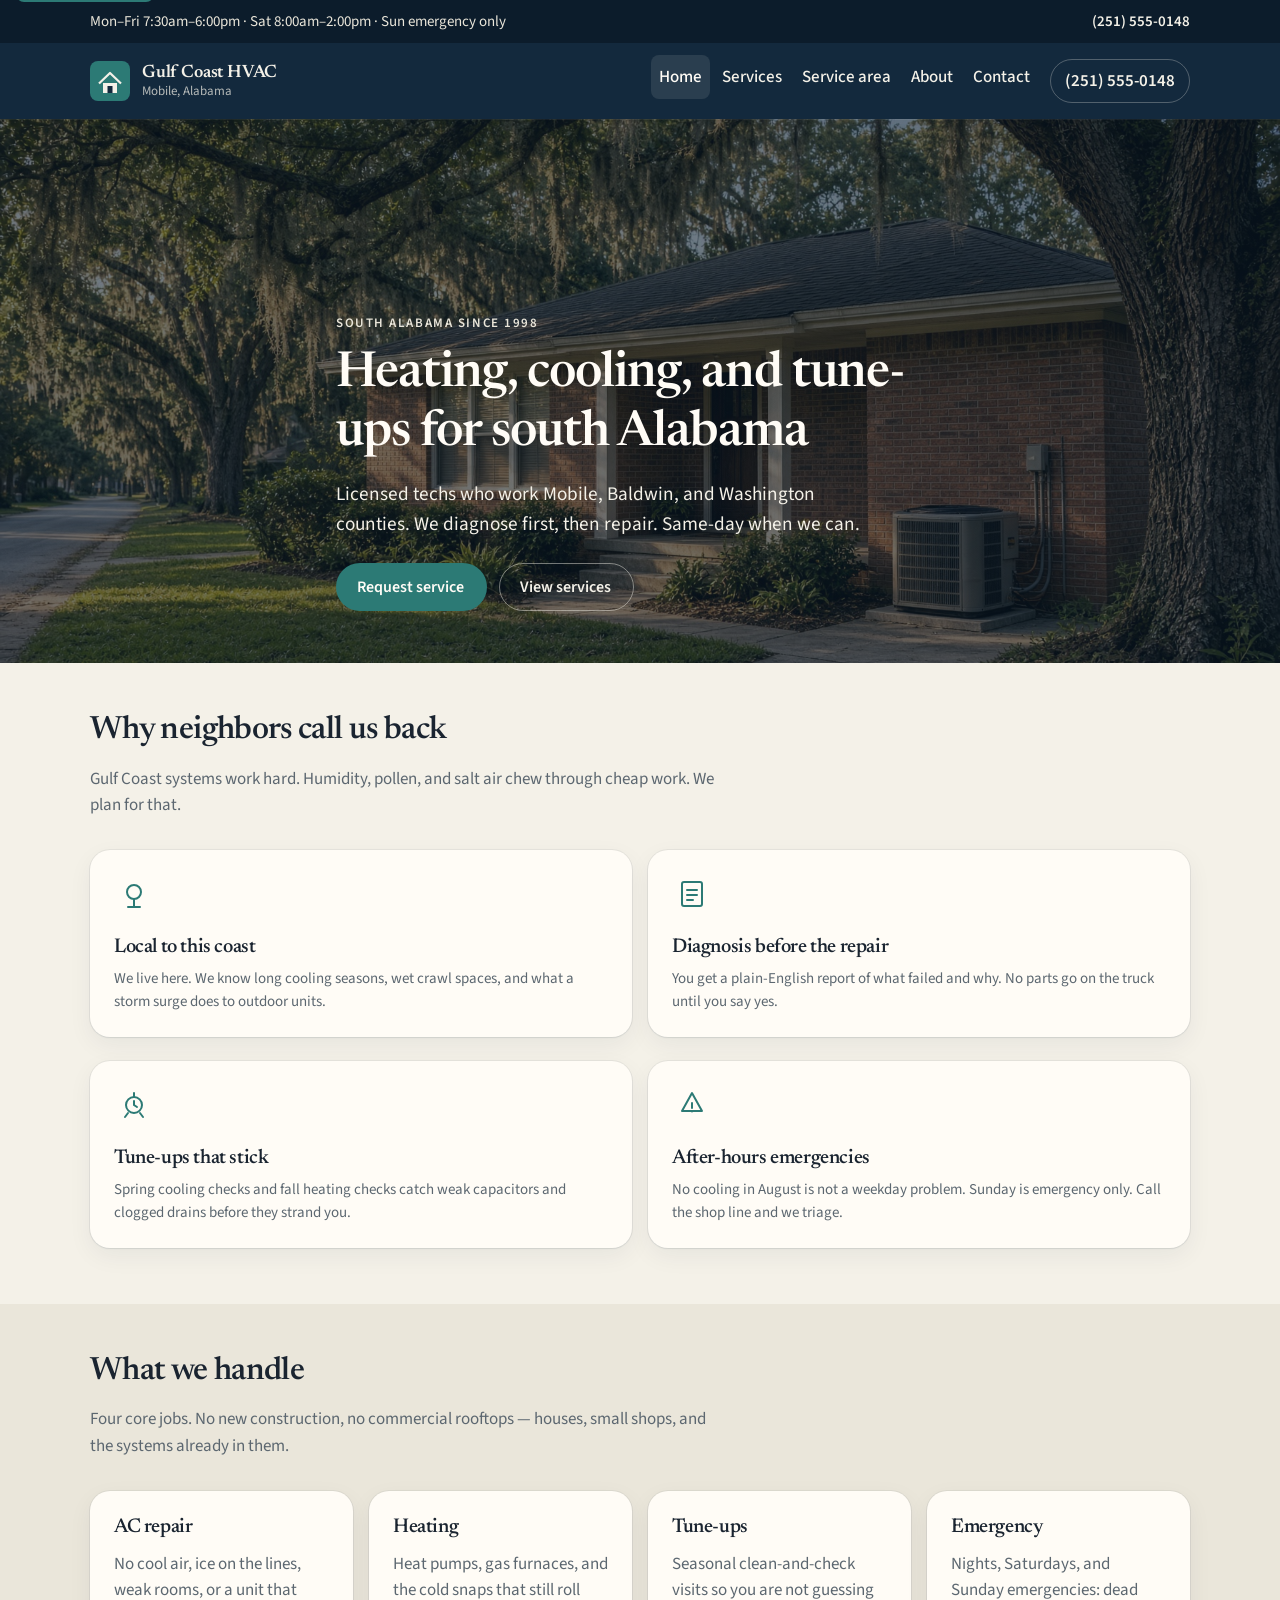
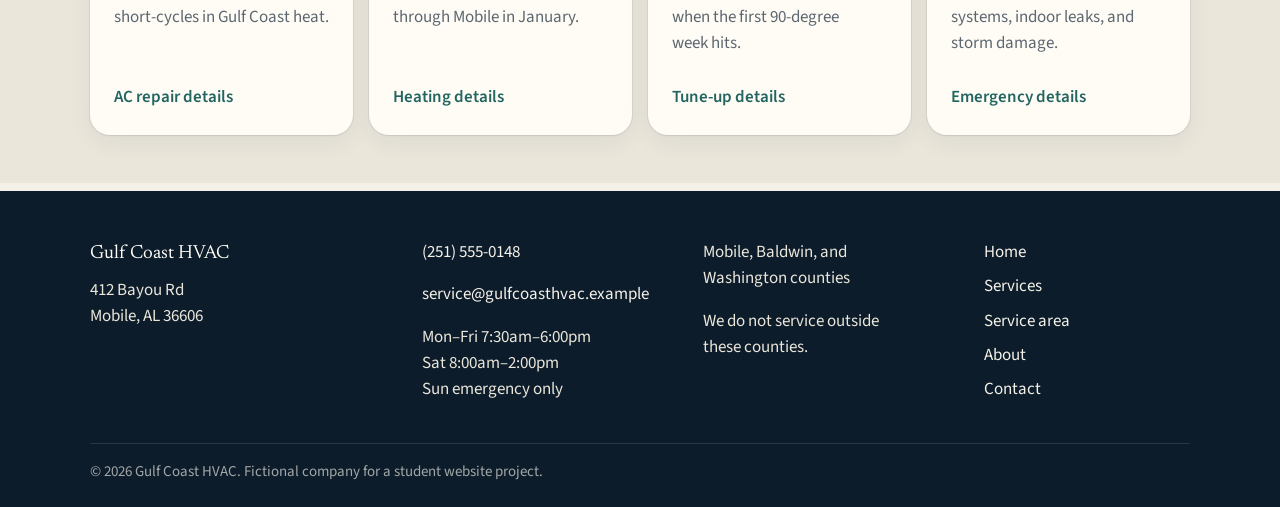
==== index.html @ 77c24635 "Add Gulf Coast HVAC static website" ====
<!DOCTYPE html>
<html lang="en">
<head>
  <meta charset="utf-8">
  <meta name="viewport" content="width=device-width, initial-scale=1">
  <title>Gulf Coast HVAC | Heating and cooling in south Alabama</title>
  <meta name="description" content="Gulf Coast HVAC serves Mobile, Baldwin, and Washington counties. AC repair, heating, tune-ups, and emergency service.">
  <link rel="icon" href="favicon.svg" type="image/svg+xml">
  <link rel="preconnect" href="https://fonts.googleapis.com">
  <link rel="preconnect" href="https://fonts.gstatic.com" crossorigin>
  <link href="https://fonts.googleapis.com/css2?family=Newsreader:opsz,wght@6..72,500;6..72,600&family=Source+Sans+3:ital,wght@0,400;0,500;0,600;1,400&display=swap" rel="stylesheet">
  <link rel="stylesheet" href="css/styles.css">
</head>
<body>
  <a class="skip-link" href="#main">Skip to content</a>

  <div class="topbar">
    <div class="wrap">
      <span>Mon–Fri 7:30am–6:00pm · Sat 8:00am–2:00pm · Sun emergency only</span>
      <a href="tel:+12515550148">(251) 555-0148</a>
    </div>
  </div>

  <header class="site-header">
    <div class="wrap header-inner">
      <a class="logo" href="index.html">
        <svg class="logo-mark" viewBox="0 0 40 40" aria-hidden="true" focusable="false">
          <rect width="40" height="40" rx="8" fill="#2c7a75"/>
          <path d="M9 22.5 L20 12 L31 22.5" fill="none" stroke="#f4f1e8" stroke-width="2.25" stroke-linejoin="round"/>
          <rect x="13" y="22" width="14" height="10" fill="#f4f1e8"/>
          <rect x="17.5" y="25" width="5" height="7" fill="#13293d"/>
        </svg>
        <span class="logo-text">
          <span class="logo-name">Gulf Coast HVAC</span>
          <span class="logo-place">Mobile, Alabama</span>
        </span>
      </a>
      <button class="menu-button" type="button" aria-expanded="false" aria-controls="site-nav">Menu</button>
      <nav id="site-nav" class="site-nav">
        <ul>
          <li><a href="index.html" class="is-current" aria-current="page">Home</a></li>
          <li><a href="services.html">Services</a></li>
          <li><a href="service-area.html">Service area</a></li>
          <li><a href="about.html">About</a></li>
          <li><a href="contact.html">Contact</a></li>
        </ul>
      </nav>
      <a class="header-phone" href="tel:+12515550148">(251) 555-0148</a>
    </div>
  </header>

  <main id="main">
    <section class="hero">
      <img src="images/hero-house.jpg" alt="Brick ranch house in Mobile under live oaks, with an outdoor air conditioner beside the home" width="1792" height="1008">
      <div class="hero-content wrap">
        <span class="kicker">South Alabama since 1998</span>
        <h1>Heating, cooling, and tune-ups for south Alabama</h1>
        <p class="lede">Licensed techs who work Mobile, Baldwin, and Washington counties. We diagnose first, then repair. Same-day when we can.</p>
        <div class="btn-row">
          <a class="btn btn-primary" href="contact.html">Request service</a>
          <a class="btn btn-ghost" href="services.html">View services</a>
        </div>
      </div>
    </section>

    <section class="section">
      <div class="wrap">
        <div class="section-head">
          <h2>Why neighbors call us back</h2>
          <p class="muted">Gulf Coast systems work hard. Humidity, pollen, and salt air chew through cheap work. We plan for that.</p>
        </div>
        <ul class="points">
          <li class="point">
            <svg class="point-icon" viewBox="0 0 40 40" fill="none" aria-hidden="true">
              <circle cx="20" cy="18" r="7" stroke="currentColor" stroke-width="2"/>
              <path d="M20 25v8M14 33h12" stroke="currentColor" stroke-width="2" stroke-linecap="round"/>
            </svg>
            <h3>Local to this coast</h3>
            <p>We live here. We know long cooling seasons, wet crawl spaces, and what a storm surge does to outdoor units.</p>
          </li>
          <li class="point">
            <svg class="point-icon" viewBox="0 0 40 40" fill="none" aria-hidden="true">
              <rect x="10" y="8" width="20" height="24" rx="2" stroke="currentColor" stroke-width="2"/>
              <path d="M15 16h10M15 21h10M15 26h6" stroke="currentColor" stroke-width="2" stroke-linecap="round"/>
            </svg>
            <h3>Diagnosis before the repair</h3>
            <p>You get a plain-English report of what failed and why. No parts go on the truck until you say yes.</p>
          </li>
          <li class="point">
            <svg class="point-icon" viewBox="0 0 40 40" fill="none" aria-hidden="true">
              <path d="M14 28l-3 4M26 28l3 4M20 8v4" stroke="currentColor" stroke-width="2" stroke-linecap="round"/>
              <circle cx="20" cy="20" r="8" stroke="currentColor" stroke-width="2"/>
              <path d="M20 16v4l3 2" stroke="currentColor" stroke-width="2" stroke-linecap="round"/>
            </svg>
            <h3>Tune-ups that stick</h3>
            <p>Spring cooling checks and fall heating checks catch weak capacitors and clogged drains before they strand you.</p>
          </li>
          <li class="point">
            <svg class="point-icon" viewBox="0 0 40 40" fill="none" aria-hidden="true">
              <path d="M20 8l10 18H10L20 8z" stroke="currentColor" stroke-width="2" stroke-linejoin="round"/>
              <path d="M20 18v5M20 26v.5" stroke="currentColor" stroke-width="2" stroke-linecap="round"/>
            </svg>
            <h3>After-hours emergencies</h3>
            <p>No cooling in August is not a weekday problem. Sunday is emergency only. Call the shop line and we triage.</p>
          </li>
        </ul>
      </div>
    </section>

    <section class="section section-alt">
      <div class="wrap">
        <div class="section-head">
          <h2>What we handle</h2>
          <p class="muted">Four core jobs. No new construction, no commercial rooftops — houses, small shops, and the systems already in them.</p>
        </div>
        <div class="card-grid">
          <article class="card">
            <h3>AC repair</h3>
            <p>No cool air, ice on the lines, weak rooms, or a unit that short-cycles in Gulf Coast heat.</p>
            <a href="services.html#ac-repair">AC repair details</a>
          </article>
          <article class="card">
            <h3>Heating</h3>
            <p>Heat pumps, gas furnaces, and the cold snaps that still roll through Mobile in January.</p>
            <a href="services.html#heating">Heating details</a>
          </article>
          <article class="card">
            <h3>Tune-ups</h3>
            <p>Seasonal clean-and-check visits so you are not guessing when the first 90-degree week hits.</p>
            <a href="services.html#tune-ups">Tune-up details</a>
          </article>
          <article class="card">
            <h3>Emergency</h3>
            <p>Nights, Saturdays, and Sunday emergencies: dead systems, indoor leaks, and storm damage.</p>
            <a href="services.html#emergency">Emergency details</a>
          </article>
        </div>
      </div>
    </section>
  </main>

  <footer class="site-footer">
    <div class="wrap footer-grid">
      <div>
        <p class="footer-name">Gulf Coast HVAC</p>
        <p>412 Bayou Rd<br>Mobile, AL 36606</p>
      </div>
      <div>
        <p><a href="tel:+12515550148">(251) 555-0148</a></p>
        <p><a href="mailto:service@gulfcoasthvac.example">service@gulfcoasthvac.example</a></p>
        <p>Mon–Fri 7:30am–6:00pm<br>Sat 8:00am–2:00pm<br>Sun emergency only</p>
      </div>
      <div>
        <p>Mobile, Baldwin, and Washington counties</p>
        <p>We do not service outside these counties.</p>
      </div>
      <div>
        <ul class="footer-nav">
          <li><a href="index.html">Home</a></li>
          <li><a href="services.html">Services</a></li>
          <li><a href="service-area.html">Service area</a></li>
          <li><a href="about.html">About</a></li>
          <li><a href="contact.html">Contact</a></li>
        </ul>
      </div>
    </div>
    <div class="wrap footer-copy">
      <p>© 2026 Gulf Coast HVAC. Fictional company for a student website project.</p>
    </div>
  </footer>

  <script src="js/main.js"></script>
</body>
</html>
---- css/styles.css ----
/* ============================================================
   Gulf Coast HVAC — site styles
   Palette: navy + off-white + one teal accent
   Layout is mobile-first. Bigger-screen rules sit in
   @media blocks near the bottom of each section.
   ============================================================ */

/* --- Tokens: change these to restyle the whole site --- */
:root {
  --navy: #13293d;
  --navy-dark: #0c1c2b;
  --paper: #f4f1e8;
  --paper-2: #eae6da;
  --ink: #1a2430;
  --muted: #5c6770;
  --accent: #2c7a75;
  --accent-dark: #236560;
  --white: #fffcf6;
  --danger: #8a2e2e;
  --ok: #1f5c45;

  --font-display: "Newsreader", "Iowan Old Style", Palatino, Georgia, serif;
  --font-body: "Source Sans 3", "Segoe UI", system-ui, sans-serif;

  --text-xs: 0.8125rem;
  --text-sm: 0.9375rem;
  --text-base: 1.0625rem;
  --text-lg: 1.2rem;
  --text-xl: clamp(1.5rem, 1.2rem + 1.2vw, 2rem);
  --text-2xl: clamp(2rem, 1.3rem + 2.4vw, 3.1rem);

  --space-1: 4px;
  --space-2: 8px;
  --space-3: 12px;
  --space-4: 16px;
  --space-5: 24px;
  --space-6: 32px;
  --space-7: 48px;
  --space-8: 64px;

  --radius-sm: 8px;
  --radius-md: 12px;
  --radius-lg: 20px;

  --shadow: 0 0 0 1px rgba(19, 41, 61, 0.06),
    0 1px 2px rgba(19, 41, 61, 0.06),
    0 8px 24px rgba(19, 41, 61, 0.06);

  --wrap: 1100px;
  --motion-quick: 150ms;
  --motion-fast: 250ms;
  --ease: cubic-bezier(0.22, 1, 0.36, 1);
}

/* --- Base --- */
*,
*::before,
*::after {
  box-sizing: border-box;
}

html {
  scroll-behavior: smooth;
  -webkit-font-smoothing: antialiased;
  -moz-osx-font-smoothing: grayscale;
}

body {
  margin: 0;
  font-family: var(--font-body);
  font-size: var(--text-base);
  line-height: 1.55;
  color: var(--ink);
  background: var(--paper);
}

img {
  max-width: 100%;
  height: auto;
  display: block;
  outline: 1px solid rgba(19, 41, 61, 0.1);
  outline-offset: -1px;
}

h1,
h2,
h3 {
  font-family: var(--font-display);
  font-weight: 550;
  line-height: 1.2;
  letter-spacing: -0.02em;
  text-wrap: balance;
  margin: 0 0 var(--space-4);
}

h1 {
  font-size: var(--text-2xl);
}

h2 {
  font-size: var(--text-xl);
}

h3 {
  font-size: 1.25rem;
}

p {
  margin: 0 0 var(--space-4);
  text-wrap: pretty;
}

p:last-child {
  margin-bottom: 0;
}

a {
  color: var(--accent-dark);
  text-decoration-thickness: 1px;
  text-underline-offset: 0.18em;
}

a:hover {
  color: var(--navy);
}

ul {
  margin: 0 0 var(--space-4);
  padding-left: 1.2em;
}

li {
  margin-bottom: var(--space-2);
}

:focus-visible {
  outline: 2px solid var(--accent);
  outline-offset: 3px;
}

button:not(:disabled),
[role="button"]:not(:disabled),
.btn {
  cursor: pointer;
}

/* --- Helpers --- */
.wrap {
  width: min(var(--wrap), calc(100% - 2rem));
  margin-inline: auto;
}

.skip-link {
  position: absolute;
  left: var(--space-4);
  top: -40px;
  z-index: 100;
  background: var(--accent);
  color: var(--white);
  padding: var(--space-2) var(--space-4);
  border-radius: var(--radius-sm);
}

.skip-link:focus {
  top: var(--space-4);
  color: var(--white);
}

.muted {
  color: var(--muted);
}

.kicker {
  display: block;
  font-family: var(--font-body);
  font-size: var(--text-xs);
  font-weight: 600;
  letter-spacing: 0.12em;
  text-transform: uppercase;
  color: var(--accent-dark);
  margin-bottom: var(--space-3);
}

/* --- Top bar (hours + phone) --- */
.topbar {
  background: var(--navy-dark);
  color: var(--paper-2);
  font-size: var(--text-sm);
}

.topbar .wrap {
  display: flex;
  flex-wrap: wrap;
  justify-content: space-between;
  gap: var(--space-2) var(--space-5);
  padding-block: 10px;
}

.topbar a {
  color: var(--paper);
  text-decoration: none;
  font-weight: 600;
}

.topbar a:hover {
  color: var(--white);
}

/* --- Header + nav --- */
.site-header {
  background: var(--navy);
  color: var(--paper);
  position: sticky;
  top: 0;
  z-index: 50;
  box-shadow: 0 1px 0 rgba(255, 255, 255, 0.06);
}

.header-inner {
  display: flex;
  flex-wrap: wrap;
  align-items: center;
  gap: var(--space-3);
  padding-block: var(--space-3);
}

.logo {
  display: flex;
  align-items: center;
  gap: var(--space-3);
  color: var(--paper);
  text-decoration: none;
  margin-right: auto;
  min-height: 44px;
}

.logo:hover {
  color: var(--white);
}

.logo-mark {
  width: 40px;
  height: 40px;
  flex-shrink: 0;
}

.logo-text {
  display: flex;
  flex-direction: column;
  line-height: 1.15;
}

.logo-name {
  font-family: var(--font-display);
  font-size: 1.125rem;
  font-weight: 600;
  letter-spacing: -0.01em;
}

.logo-place {
  font-size: var(--text-xs);
  color: rgba(244, 241, 232, 0.72);
}

.menu-button {
  appearance: none;
  border: 1px solid rgba(244, 241, 232, 0.28);
  background: transparent;
  color: var(--paper);
  font: inherit;
  font-weight: 600;
  font-size: var(--text-sm);
  min-height: 44px;
  padding: 0 14px;
  border-radius: var(--radius-sm);
}

.menu-button:hover {
  background: rgba(244, 241, 232, 0.08);
}

.site-nav {
  display: none;
  width: 100%;
}

.site-nav.is-open {
  display: block;
}

.site-nav ul {
  list-style: none;
  margin: 0;
  padding: var(--space-2) 0 var(--space-3);
}

.site-nav a {
  display: flex;
  align-items: center;
  min-height: 44px;
  padding: 0 var(--space-2);
  color: var(--paper);
  text-decoration: none;
  font-weight: 500;
  border-radius: var(--radius-sm);
}

.site-nav a:hover,
.site-nav a.is-current {
  background: rgba(244, 241, 232, 0.1);
  color: var(--white);
}

.header-phone {
  display: none;
}

/* --- Buttons --- */
.btn {
  display: inline-flex;
  align-items: center;
  justify-content: center;
  gap: var(--space-2);
  min-height: 48px;
  padding: 0 22px 0 20px;
  border-radius: 999px;
  font-family: var(--font-body);
  font-size: 1rem;
  font-weight: 600;
  text-decoration: none;
  border: 1px solid transparent;
  transition: background-color var(--motion-quick) var(--ease),
    color var(--motion-quick) var(--ease),
    border-color var(--motion-quick) var(--ease),
    transform var(--motion-quick) var(--ease);
}

.btn:active {
  transform: scale(0.96);
}

.btn-primary {
  background: var(--accent);
  color: var(--white);
}

.btn-primary:hover {
  background: var(--accent-dark);
  color: var(--white);
}

.btn-ghost {
  background: transparent;
  color: var(--paper);
  border-color: rgba(244, 241, 232, 0.45);
}

.btn-ghost:hover {
  background: rgba(244, 241, 232, 0.1);
  color: var(--white);
}

.btn-on-paper {
  background: var(--navy);
  color: var(--paper);
}

.btn-on-paper:hover {
  background: var(--navy-dark);
  color: var(--white);
}

.btn-row {
  display: flex;
  flex-wrap: wrap;
  gap: var(--space-3);
  margin-top: var(--space-5);
}

/* --- Hero --- */
.hero {
  position: relative;
  min-height: 28rem;
  display: grid;
  align-items: end;
  color: var(--paper);
  background: var(--navy-dark);
}

.hero img {
  position: absolute;
  inset: 0;
  width: 100%;
  height: 100%;
  object-fit: cover;
  outline: none;
}

.hero::after {
  content: "";
  position: absolute;
  inset: 0;
  background: rgba(12, 28, 43, 0.58);
}

.hero-content {
  position: relative;
  z-index: 1;
  padding-block: var(--space-8) 3.25rem;
  max-width: 38rem;
}

.hero .kicker {
  color: var(--paper-2);
}

.hero h1 {
  color: var(--white);
  margin-bottom: var(--space-4);
}

.hero .lede {
  font-size: var(--text-lg);
  color: var(--paper);
  max-width: 34rem;
}

.page-hero {
  background: var(--navy);
  color: var(--paper);
  padding-block: var(--space-7);
}

.page-hero h1 {
  color: var(--white);
  margin-bottom: var(--space-3);
}

.page-hero p {
  max-width: 40rem;
  color: var(--paper-2);
}

.page-hero.with-photo {
  position: relative;
  min-height: 16rem;
  display: grid;
  align-items: end;
  overflow: hidden;
}

.page-hero.with-photo img {
  position: absolute;
  inset: 0;
  width: 100%;
  height: 100%;
  object-fit: cover;
  outline: none;
}

.page-hero.with-photo::after {
  content: "";
  position: absolute;
  inset: 0;
  background: rgba(12, 28, 43, 0.62);
}

.page-hero.with-photo .wrap {
  position: relative;
  z-index: 1;
  padding-block: var(--space-7);
}

/* --- Sections --- */
.section {
  padding-block: var(--space-7);
}

.section-alt {
  background: var(--paper-2);
}

.section-head {
  margin-bottom: var(--space-6);
  max-width: 40rem;
}

/* --- Selling points --- */
.points {
  list-style: none;
  margin: 0;
  padding: 0;
  display: grid;
  gap: var(--space-4);
}

.point {
  background: var(--white);
  border-radius: var(--radius-lg);
  padding: var(--space-5);
  box-shadow: var(--shadow);
}

.point-icon {
  width: 40px;
  height: 40px;
  color: var(--accent);
  margin-bottom: var(--space-3);
}

.point h3 {
  margin-bottom: var(--space-2);
}

.point p {
  color: var(--muted);
  font-size: var(--text-sm);
}

/* --- Cards --- */
.card-grid {
  display: grid;
  gap: var(--space-4);
}

.card {
  background: var(--white);
  border-radius: var(--radius-lg);
  padding: var(--space-5);
  box-shadow: var(--shadow);
  display: flex;
  flex-direction: column;
  gap: var(--space-3);
}

.card h3 {
  margin: 0;
}

.card p {
  color: var(--muted);
  flex: 1;
}

.card a {
  font-weight: 600;
  text-decoration: none;
  color: var(--accent-dark);
}

.card a:hover {
  color: var(--navy);
}

/* --- Service blocks --- */
.service {
  display: grid;
  gap: var(--space-4);
  padding-block: var(--space-6);
  border-top: 1px solid rgba(19, 41, 61, 0.1);
}

.service:first-of-type {
  border-top: none;
  padding-top: 0;
}

.service h2 {
  margin-bottom: var(--space-3);
}

.service ul {
  margin: 0;
}

/* --- City lists --- */
.county-grid {
  display: grid;
  gap: var(--space-4);
}

.county {
  background: var(--white);
  border-radius: var(--radius-lg);
  padding: var(--space-5);
  box-shadow: var(--shadow);
}

.county h2 {
  font-size: 1.35rem;
  margin-bottom: var(--space-3);
}

.county ul {
  list-style: none;
  margin: 0;
  padding: 0;
  columns: 2;
  gap: var(--space-5);
}

.county li {
  margin: 0 0 var(--space-2);
  break-inside: avoid;
}

.notice {
  margin-top: var(--space-6);
  padding: var(--space-5);
  border-left: 4px solid var(--accent);
  background: var(--white);
  border-radius: 0 var(--radius-md) var(--radius-md) 0;
}

/* --- About --- */
.split {
  display: grid;
  gap: var(--space-5);
  align-items: start;
}

figure {
  margin: 0;
}

.split img {
  width: 100%;
  border-radius: var(--radius-lg);
}

.values {
  list-style: none;
  margin: var(--space-5) 0 0;
  padding: 0;
  display: grid;
  gap: var(--space-4);
}

.value {
  background: var(--white);
  border-radius: var(--radius-lg);
  padding: var(--space-5);
  box-shadow: var(--shadow);
}

.value strong {
  display: block;
  font-family: var(--font-display);
  font-size: 1.2rem;
  font-weight: 550;
  margin-bottom: var(--space-2);
}

/* --- Contact --- */
.contact-layout {
  display: grid;
  gap: var(--space-6);
}

.contact-panel {
  background: var(--white);
  border-radius: var(--radius-lg);
  padding: var(--space-5);
  box-shadow: var(--shadow);
}

.contact-panel h2 {
  font-size: 1.35rem;
}

.hours-list {
  list-style: none;
  margin: 0;
  padding: 0;
}

.hours-list li {
  display: flex;
  justify-content: space-between;
  gap: var(--space-4);
  padding: var(--space-2) 0;
  border-bottom: 1px solid rgba(19, 41, 61, 0.08);
}

.hours-list li:last-child {
  border-bottom: none;
}

.phone-xl {
  font-family: var(--font-display);
  font-size: clamp(1.6rem, 1.2rem + 1.5vw, 2.1rem);
  font-weight: 550;
  color: var(--navy);
  text-decoration: none;
}

.phone-xl:hover {
  color: var(--accent-dark);
}

/* --- Form --- */
.form-field {
  margin-bottom: var(--space-4);
}

.form-field label {
  display: block;
  font-weight: 600;
  font-size: var(--text-sm);
  margin-bottom: var(--space-2);
}

.req {
  color: var(--danger);
}

.form-field input,
.form-field select,
.form-field textarea {
  width: 100%;
  min-height: 48px;
  padding: 10px 12px;
  border: 1px solid rgba(19, 41, 61, 0.22);
  border-radius: var(--radius-sm);
  background: var(--white);
  color: var(--ink);
  font: inherit;
}

.form-field textarea {
  min-height: 120px;
  resize: vertical;
}

.form-field input:focus,
.form-field select:focus,
.form-field textarea:focus {
  outline: 2px solid var(--accent);
  outline-offset: 1px;
  border-color: var(--accent);
}

.form-error {
  background: #f8ecec;
  color: var(--danger);
  border-radius: var(--radius-sm);
  padding: var(--space-3) var(--space-4);
  margin-bottom: var(--space-4);
  font-weight: 600;
}

.form-thanks {
  background: var(--white);
  border-radius: var(--radius-lg);
  padding: var(--space-6);
  box-shadow: var(--shadow);
}

.form-thanks h2 {
  color: var(--ok);
}

/* --- Footer --- */
.site-footer {
  background: var(--navy-dark);
  color: var(--paper-2);
  padding-block: var(--space-7) var(--space-5);
  margin-top: var(--space-2);
}

.footer-grid {
  display: grid;
  gap: var(--space-5);
}

.site-footer a {
  color: var(--paper);
  text-decoration: none;
}

.site-footer a:hover {
  color: var(--white);
  text-decoration: underline;
}

.footer-name {
  font-family: var(--font-display);
  font-size: 1.2rem;
  color: var(--white);
  margin-bottom: var(--space-2);
}

.footer-nav {
  list-style: none;
  margin: 0;
  padding: 0;
}

.footer-copy {
  margin-top: var(--space-6);
  padding-top: var(--space-4);
  border-top: 1px solid rgba(244, 241, 232, 0.12);
  font-size: var(--text-sm);
  color: rgba(244, 241, 232, 0.65);
}

/* --- Desktop --- */
@media (min-width: 800px) {
  .menu-button {
    display: none;
  }

  .header-inner {
    flex-wrap: nowrap;
    padding-block: var(--space-3);
  }

  .site-nav {
    display: block;
    width: auto;
  }

  .site-nav ul {
    display: flex;
    gap: var(--space-1);
    padding: 0;
  }

  .header-phone {
    display: inline-flex;
    align-items: center;
    min-height: 44px;
    padding: 0 14px;
    color: var(--paper);
    text-decoration: none;
    font-weight: 600;
    border: 1px solid rgba(244, 241, 232, 0.28);
    border-radius: 999px;
  }

  .header-phone:hover {
    background: rgba(244, 241, 232, 0.1);
    color: var(--white);
  }

  .hero {
    min-height: 34rem;
  }

  .points {
    grid-template-columns: 1fr 1fr;
  }

  .card-grid {
    grid-template-columns: 1fr 1fr;
  }

  .county-grid {
    grid-template-columns: 1fr 1fr 1fr;
  }

  .split {
    grid-template-columns: 1.15fr 0.85fr;
    gap: var(--space-7);
  }

  .contact-layout {
    grid-template-columns: 0.9fr 1.1fr;
    align-items: start;
  }

  .footer-grid {
    grid-template-columns: 1.2fr 1fr 1fr 0.8fr;
  }

  .values {
    grid-template-columns: 1fr 1fr 1fr;
  }

  .service {
    grid-template-columns: 1fr 1fr;
    gap: var(--space-6);
    align-items: start;
  }
}

@media (min-width: 1100px) {
  .card-grid {
    grid-template-columns: 1fr 1fr 1fr 1fr;
  }
}

@media (prefers-reduced-motion: reduce) {
  html {
    scroll-behavior: auto;
  }

  *,
  *::before,
  *::after {
    transition: none !important;
    animation: none !important;
  }
}
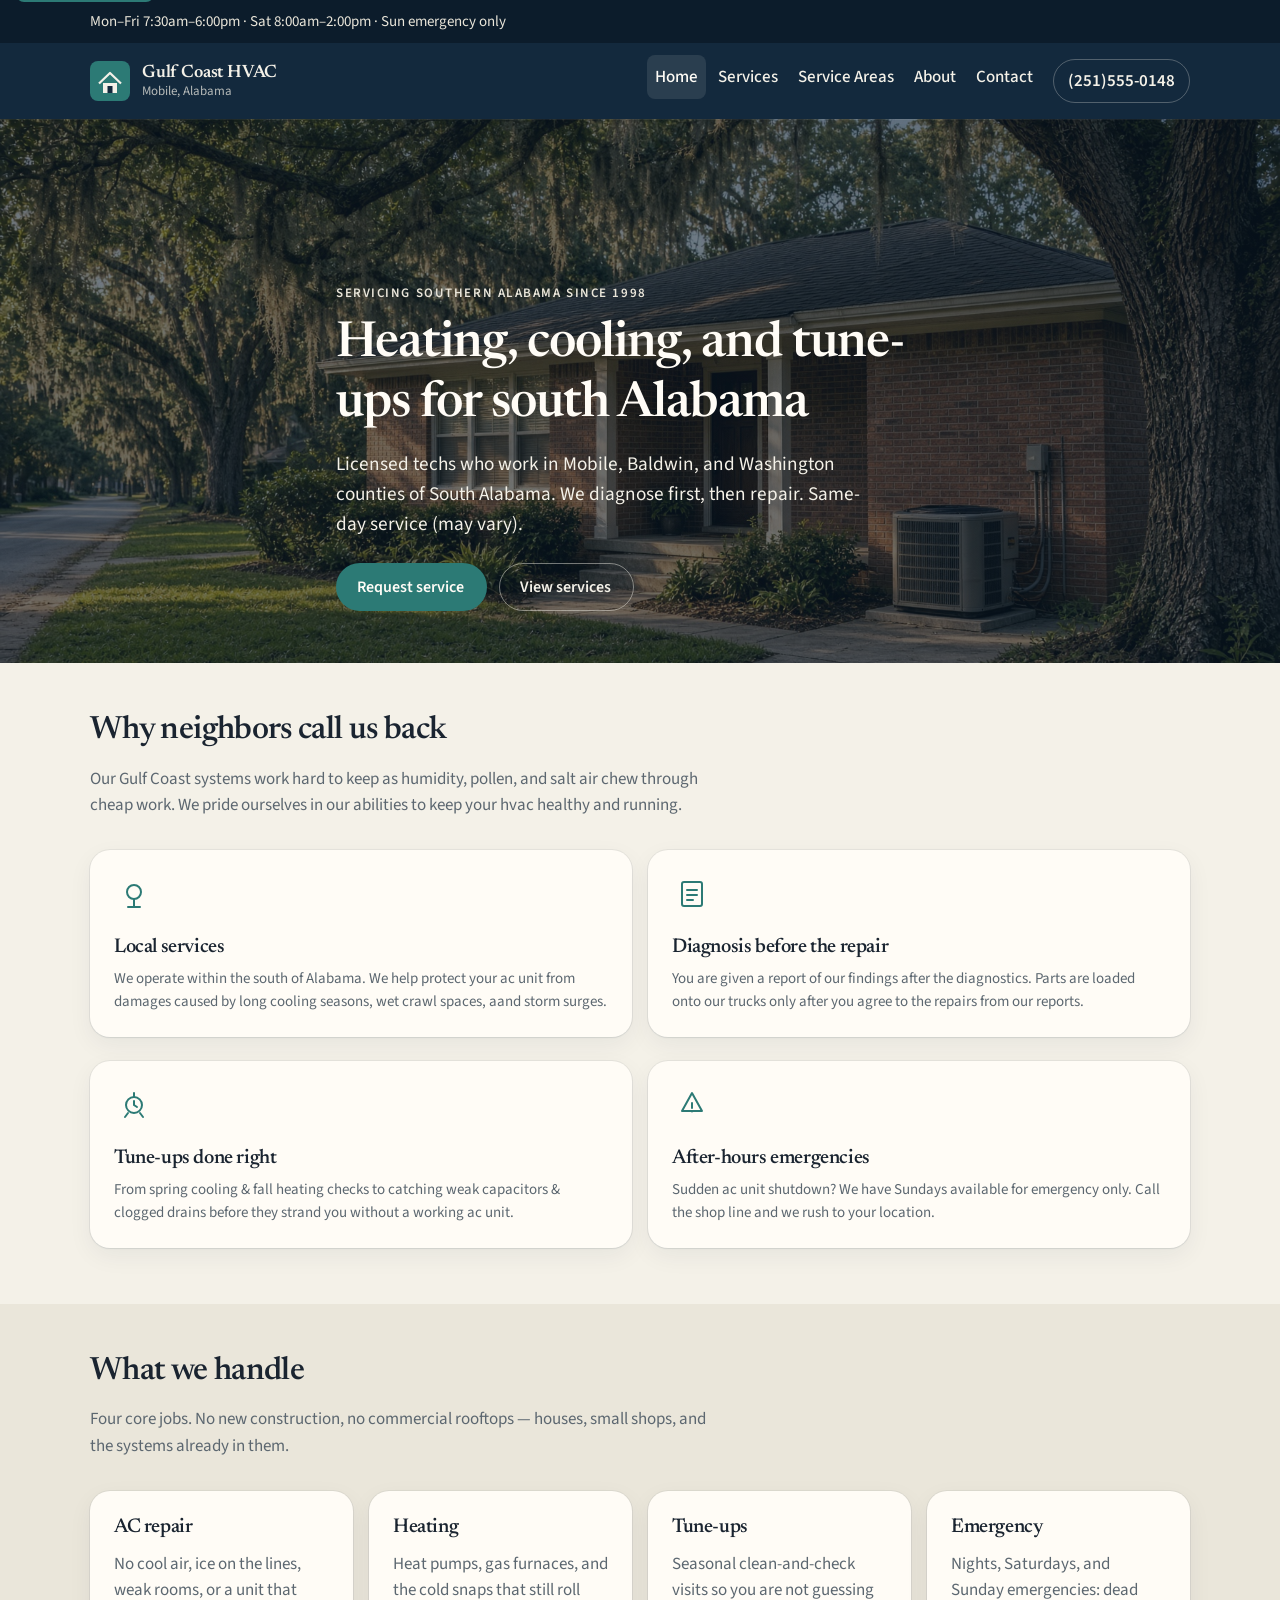
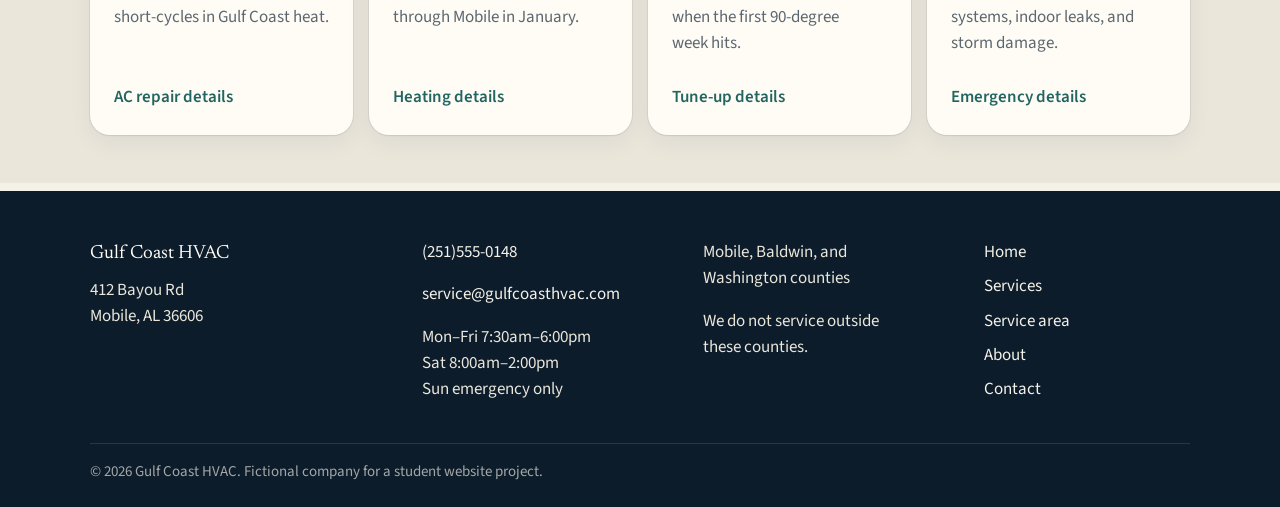
==== commit 1d5d1684: "Improve SEO and text clarity in index.html Updated the title and description meta tags for better SE" ====
--- a/index.html
+++ b/index.html
@@ -3,8 +3,8 @@
 <head>
   <meta charset="utf-8">
   <meta name="viewport" content="width=device-width, initial-scale=1">
-  <title>Gulf Coast HVAC | Heating and cooling in south Alabama</title>
-  <meta name="description" content="Gulf Coast HVAC serves Mobile, Baldwin, and Washington counties. AC repair, heating, tune-ups, and emergency service.">
+  <title>Gulf Coast HVAC | Heating and Cooling in south Alabama</title>
+  <meta name="description" content="Gulf Coast HVAC serves Mobile, Baldwin, and Washington counties of south Alabama. AC repair, heating, tune-ups, and emergency service.">
   <link rel="icon" href="favicon.svg" type="image/svg+xml">
   <link rel="preconnect" href="https://fonts.googleapis.com">
   <link rel="preconnect" href="https://fonts.gstatic.com" crossorigin>
@@ -17,7 +17,6 @@
   <div class="topbar">
     <div class="wrap">
       <span>Mon–Fri 7:30am–6:00pm · Sat 8:00am–2:00pm · Sun emergency only</span>
-      <a href="tel:+12515550148">(251) 555-0148</a>
     </div>
   </div>
 
@@ -40,12 +39,12 @@
         <ul>
           <li><a href="index.html" class="is-current" aria-current="page">Home</a></li>
           <li><a href="services.html">Services</a></li>
-          <li><a href="service-area.html">Service area</a></li>
+          <li><a href="service-area.html">Service Areas</a></li>
           <li><a href="about.html">About</a></li>
           <li><a href="contact.html">Contact</a></li>
         </ul>
       </nav>
-      <a class="header-phone" href="tel:+12515550148">(251) 555-0148</a>
+      <a class="header-phone" href="tel:+12515550148">(251)555-0148</a>
     </div>
   </header>
 
@@ -53,9 +52,9 @@
     <section class="hero">
       <img src="images/hero-house.jpg" alt="Brick ranch house in Mobile under live oaks, with an outdoor air conditioner beside the home" width="1792" height="1008">
       <div class="hero-content wrap">
-        <span class="kicker">South Alabama since 1998</span>
+        <span class="kicker">Servicing Southern Alabama since 1998</span>
         <h1>Heating, cooling, and tune-ups for south Alabama</h1>
-        <p class="lede">Licensed techs who work Mobile, Baldwin, and Washington counties. We diagnose first, then repair. Same-day when we can.</p>
+        <p class="lede">Licensed techs who work in Mobile, Baldwin, and Washington counties of South Alabama. We diagnose first, then repair. Same-day service (may vary).</p>
         <div class="btn-row">
           <a class="btn btn-primary" href="contact.html">Request service</a>
           <a class="btn btn-ghost" href="services.html">View services</a>
@@ -67,7 +66,8 @@
       <div class="wrap">
         <div class="section-head">
           <h2>Why neighbors call us back</h2>
-          <p class="muted">Gulf Coast systems work hard. Humidity, pollen, and salt air chew through cheap work. We plan for that.</p>
+          <p class="muted">Our Gulf Coast systems work hard to keep as humidity, pollen, and salt air chew through cheap work.
+            We pride ourselves in our abilities to keep your hvac healthy and running.</p>
         </div>
         <ul class="points">
           <li class="point">
@@ -75,8 +75,8 @@
               <circle cx="20" cy="18" r="7" stroke="currentColor" stroke-width="2"/>
               <path d="M20 25v8M14 33h12" stroke="currentColor" stroke-width="2" stroke-linecap="round"/>
             </svg>
-            <h3>Local to this coast</h3>
-            <p>We live here. We know long cooling seasons, wet crawl spaces, and what a storm surge does to outdoor units.</p>
+            <h3>Local services</h3>
+            <p>We operate within the south of Alabama. We help protect your ac unit from damages caused by long cooling seasons, wet crawl spaces, aand storm surges.</p>
           </li>
           <li class="point">
             <svg class="point-icon" viewBox="0 0 40 40" fill="none" aria-hidden="true">
@@ -84,7 +84,7 @@
               <path d="M15 16h10M15 21h10M15 26h6" stroke="currentColor" stroke-width="2" stroke-linecap="round"/>
             </svg>
             <h3>Diagnosis before the repair</h3>
-            <p>You get a plain-English report of what failed and why. No parts go on the truck until you say yes.</p>
+            <p>You are given a report of our findings after the diagnostics. Parts are loaded onto our trucks only after you agree to the repairs from our reports.</p>
           </li>
           <li class="point">
             <svg class="point-icon" viewBox="0 0 40 40" fill="none" aria-hidden="true">
@@ -92,8 +92,8 @@
               <circle cx="20" cy="20" r="8" stroke="currentColor" stroke-width="2"/>
               <path d="M20 16v4l3 2" stroke="currentColor" stroke-width="2" stroke-linecap="round"/>
             </svg>
-            <h3>Tune-ups that stick</h3>
-            <p>Spring cooling checks and fall heating checks catch weak capacitors and clogged drains before they strand you.</p>
+            <h3>Tune-ups done right</h3>
+            <p>From spring cooling & fall heating checks to catching weak capacitors & clogged drains before they strand you without a working ac unit.</p>
           </li>
           <li class="point">
             <svg class="point-icon" viewBox="0 0 40 40" fill="none" aria-hidden="true">
@@ -101,7 +101,7 @@
               <path d="M20 18v5M20 26v.5" stroke="currentColor" stroke-width="2" stroke-linecap="round"/>
             </svg>
             <h3>After-hours emergencies</h3>
-            <p>No cooling in August is not a weekday problem. Sunday is emergency only. Call the shop line and we triage.</p>
+            <p>Sudden ac unit shutdown? We have Sundays available for emergency only. Call the shop line and we rush to your location.</p>
           </li>
         </ul>
       </div>
@@ -146,8 +146,8 @@
         <p>412 Bayou Rd<br>Mobile, AL 36606</p>
       </div>
       <div>
-        <p><a href="tel:+12515550148">(251) 555-0148</a></p>
-        <p><a href="mailto:service@gulfcoasthvac.example">service@gulfcoasthvac.example</a></p>
+        <p><a href="tel:+12515550148">(251)555-0148</a></p>
+        <p><a href="mailto:service@gulfcoasthvac.com">service@gulfcoasthvac.com</a></p>
         <p>Mon–Fri 7:30am–6:00pm<br>Sat 8:00am–2:00pm<br>Sun emergency only</p>
       </div>
       <div>
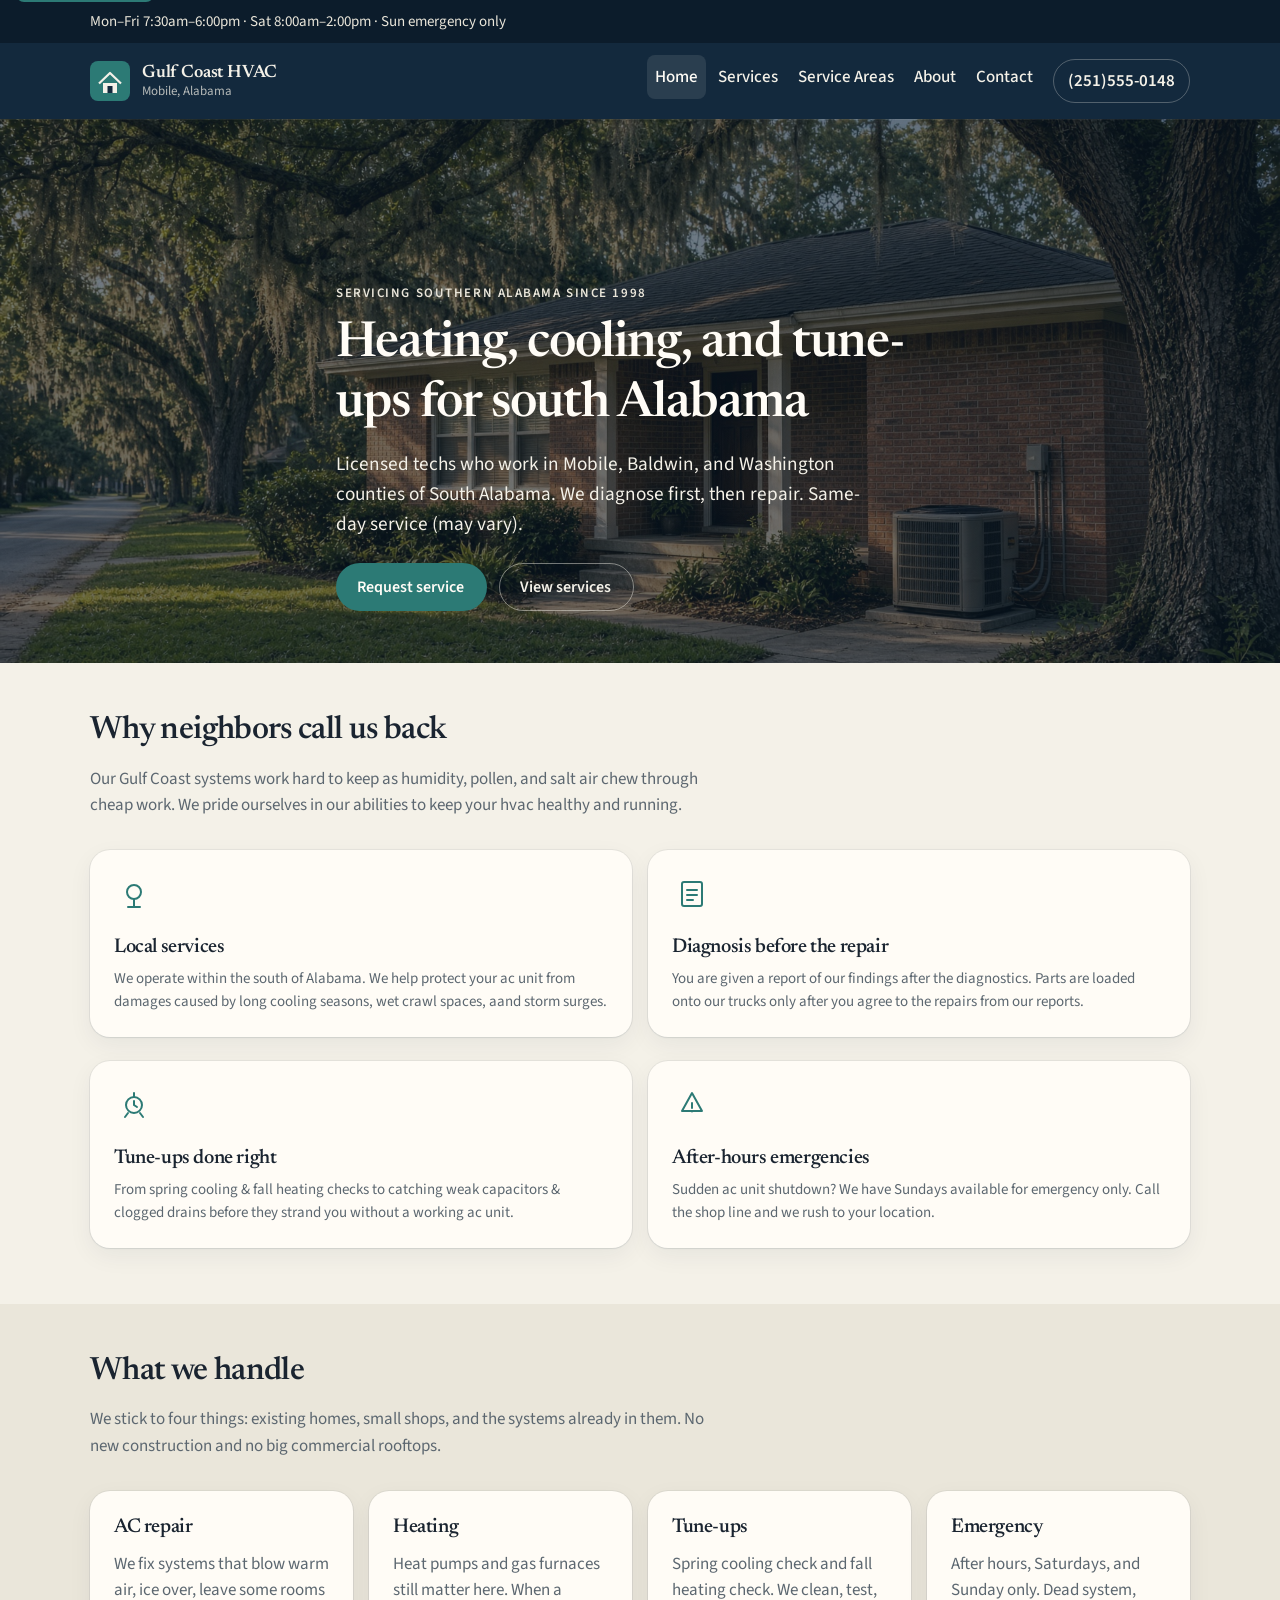
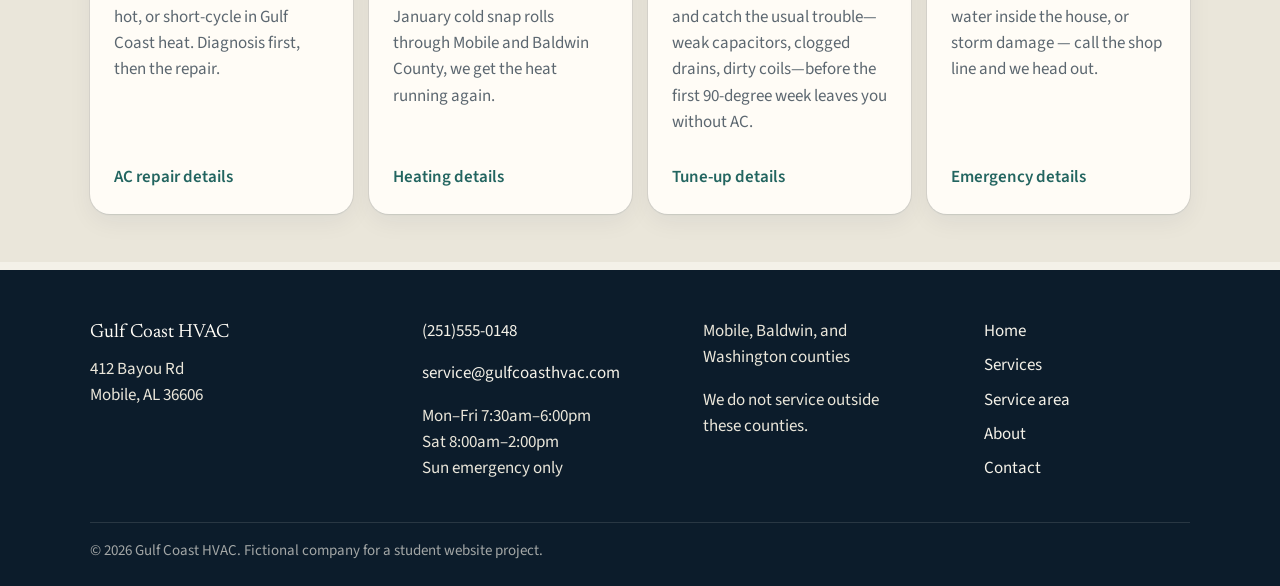
==== commit 51c7f374: "Refine service descriptions in index.html Updated descriptions for services offered, enhancing clari" ====
--- a/index.html
+++ b/index.html
@@ -111,27 +111,32 @@
       <div class="wrap">
         <div class="section-head">
           <h2>What we handle</h2>
-          <p class="muted">Four core jobs. No new construction, no commercial rooftops — houses, small shops, and the systems already in them.</p>
+          <p class="muted">We stick to four things: existing homes, small shops, and the systems already in them. 
+            No new construction and no big commercial rooftops.</p>
         </div>
         <div class="card-grid">
           <article class="card">
             <h3>AC repair</h3>
-            <p>No cool air, ice on the lines, weak rooms, or a unit that short-cycles in Gulf Coast heat.</p>
+            <p>We fix systems that blow warm air, ice over, leave some rooms hot, or short-cycle in Gulf Coast heat. 
+              Diagnosis first, then the repair.</p>
             <a href="services.html#ac-repair">AC repair details</a>
           </article>
           <article class="card">
             <h3>Heating</h3>
-            <p>Heat pumps, gas furnaces, and the cold snaps that still roll through Mobile in January.</p>
+            <p>Heat pumps and gas furnaces still matter here. 
+              When a January cold snap rolls through Mobile and Baldwin County, we get the heat running again.</p>
             <a href="services.html#heating">Heating details</a>
           </article>
           <article class="card">
             <h3>Tune-ups</h3>
-            <p>Seasonal clean-and-check visits so you are not guessing when the first 90-degree week hits.</p>
+            <p>Spring cooling check and fall heating check. We clean, test, and catch the usual trouble—
+              weak capacitors, clogged drains, dirty coils—before the first 90-degree week leaves you without AC.</p>
             <a href="services.html#tune-ups">Tune-up details</a>
           </article>
           <article class="card">
             <h3>Emergency</h3>
-            <p>Nights, Saturdays, and Sunday emergencies: dead systems, indoor leaks, and storm damage.</p>
+            <p>After hours, Saturdays, and Sunday only. Dead system, water inside the house, or storm damage — 
+              call the shop line and we head out.</p>
             <a href="services.html#emergency">Emergency details</a>
           </article>
         </div>
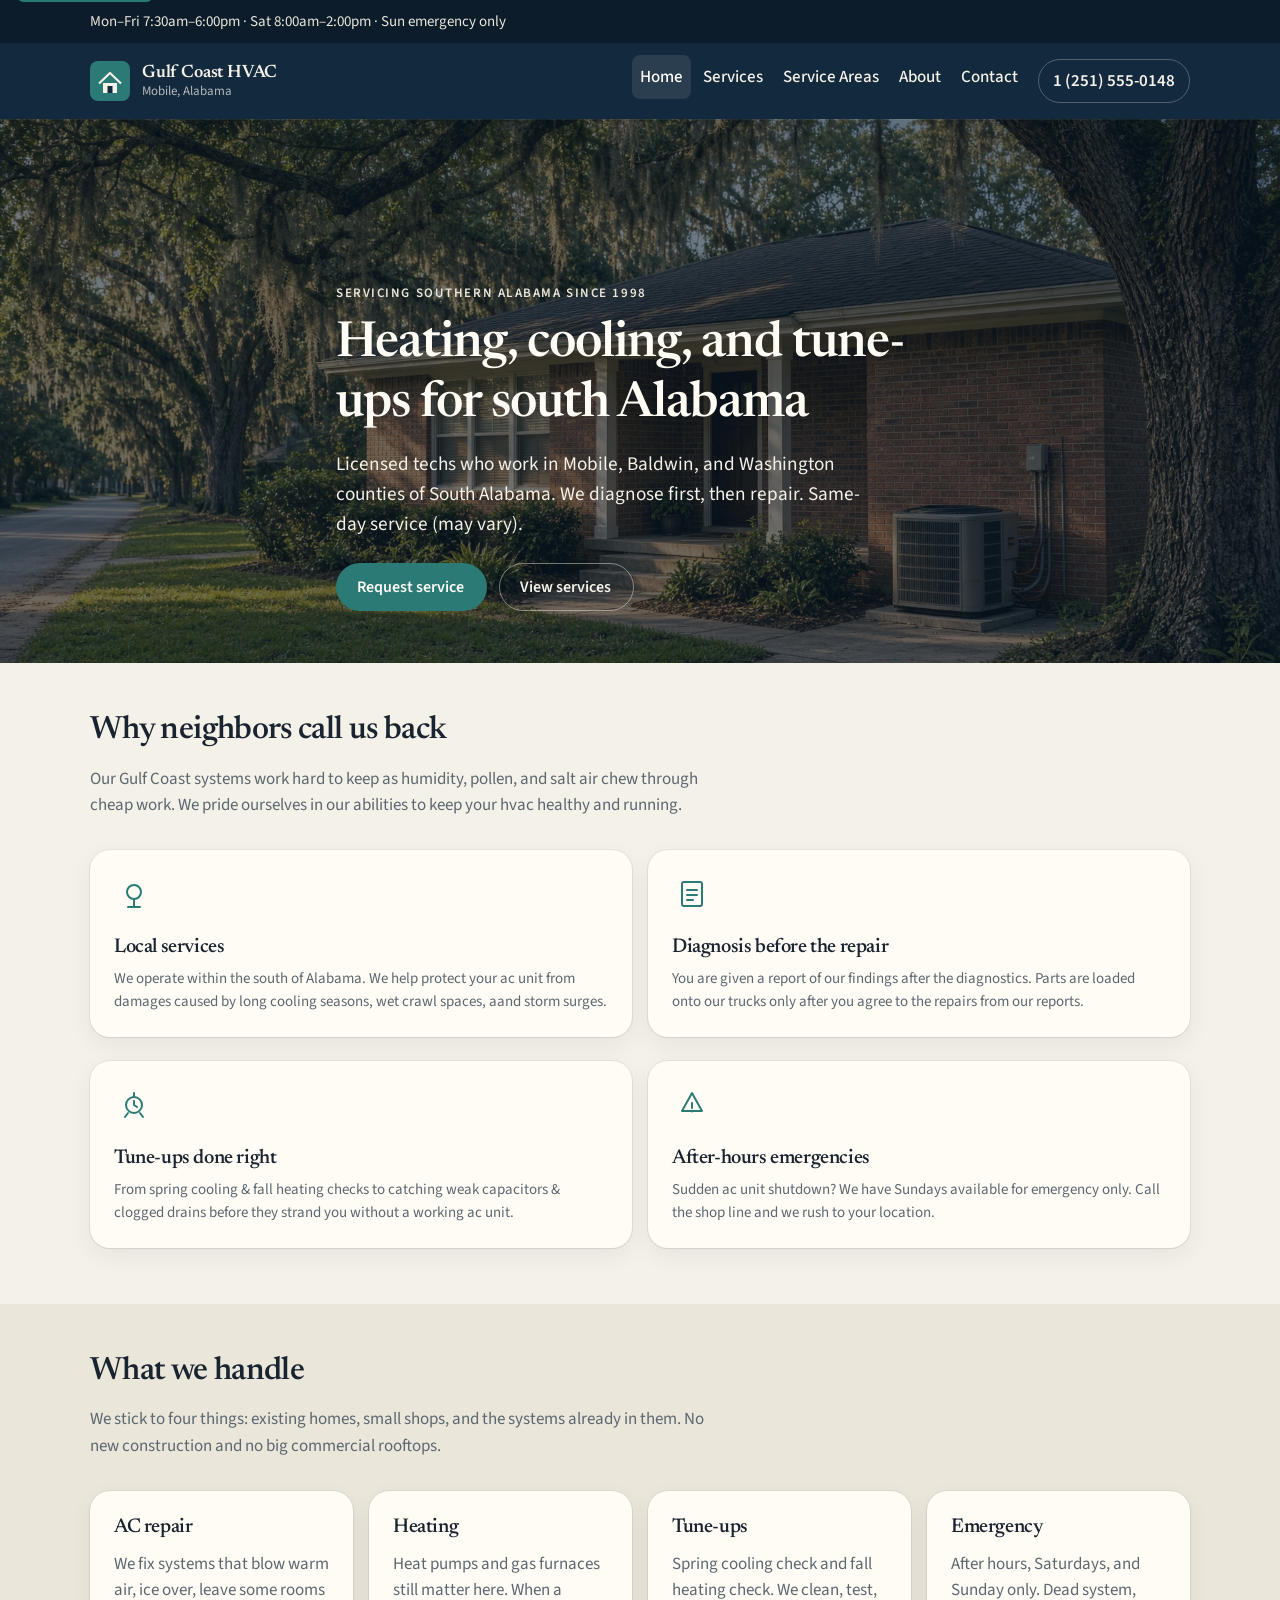
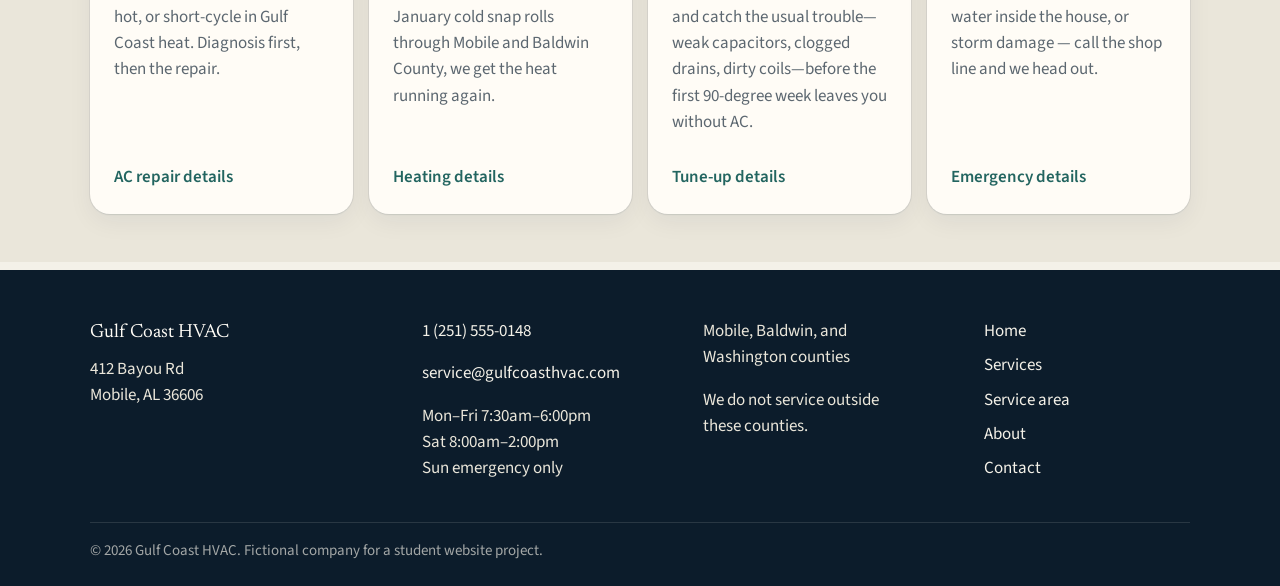
==== commit 2e163e88: "Format phone number for consistency in index.html" ====
--- a/index.html
+++ b/index.html
@@ -44,7 +44,7 @@
           <li><a href="contact.html">Contact</a></li>
         </ul>
       </nav>
-      <a class="header-phone" href="tel:+12515550148">(251)555-0148</a>
+      <a class="header-phone" href="tel:+12515550148">1 (251) 555-0148</a>
     </div>
   </header>
 
@@ -151,7 +151,7 @@
         <p>412 Bayou Rd<br>Mobile, AL 36606</p>
       </div>
       <div>
-        <p><a href="tel:+12515550148">(251)555-0148</a></p>
+        <p><a href="tel:+12515550148">1 (251) 555-0148</a></p>
         <p><a href="mailto:service@gulfcoasthvac.com">service@gulfcoasthvac.com</a></p>
         <p>Mon–Fri 7:30am–6:00pm<br>Sat 8:00am–2:00pm<br>Sun emergency only</p>
       </div>
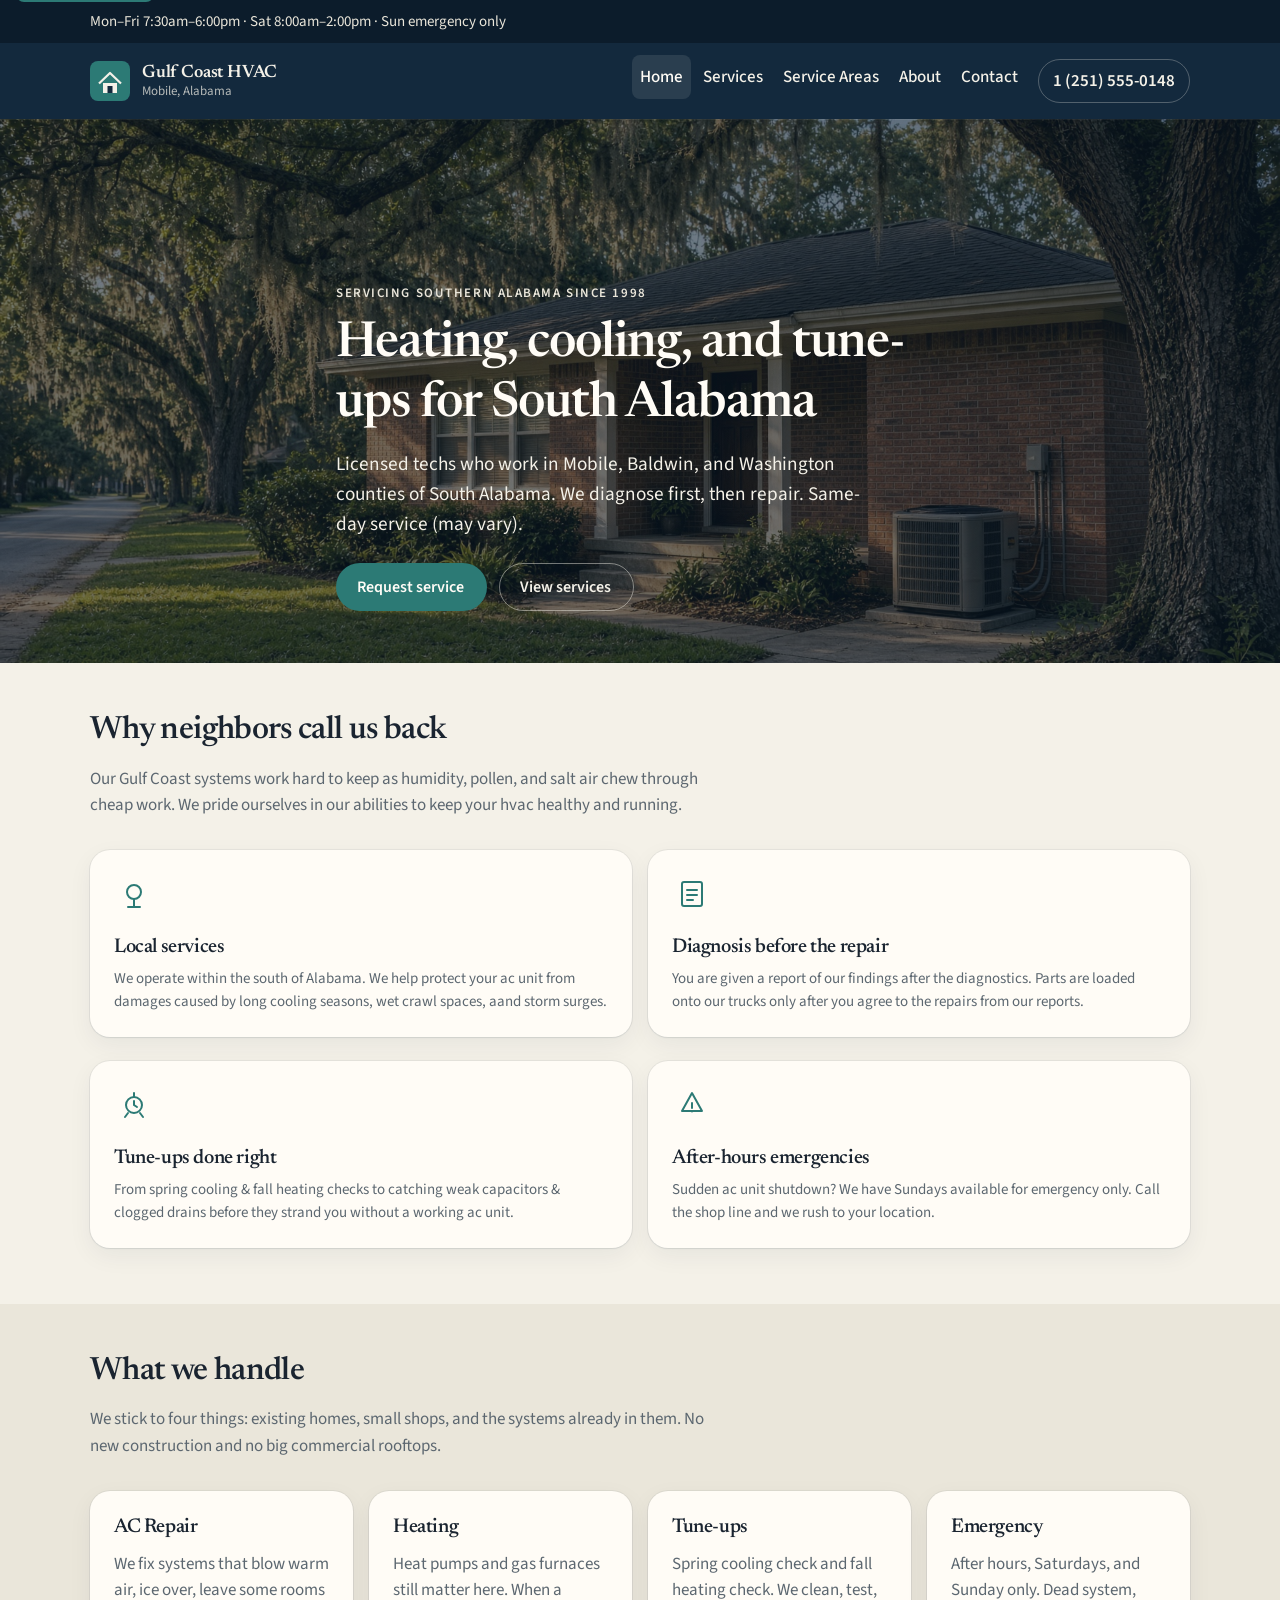
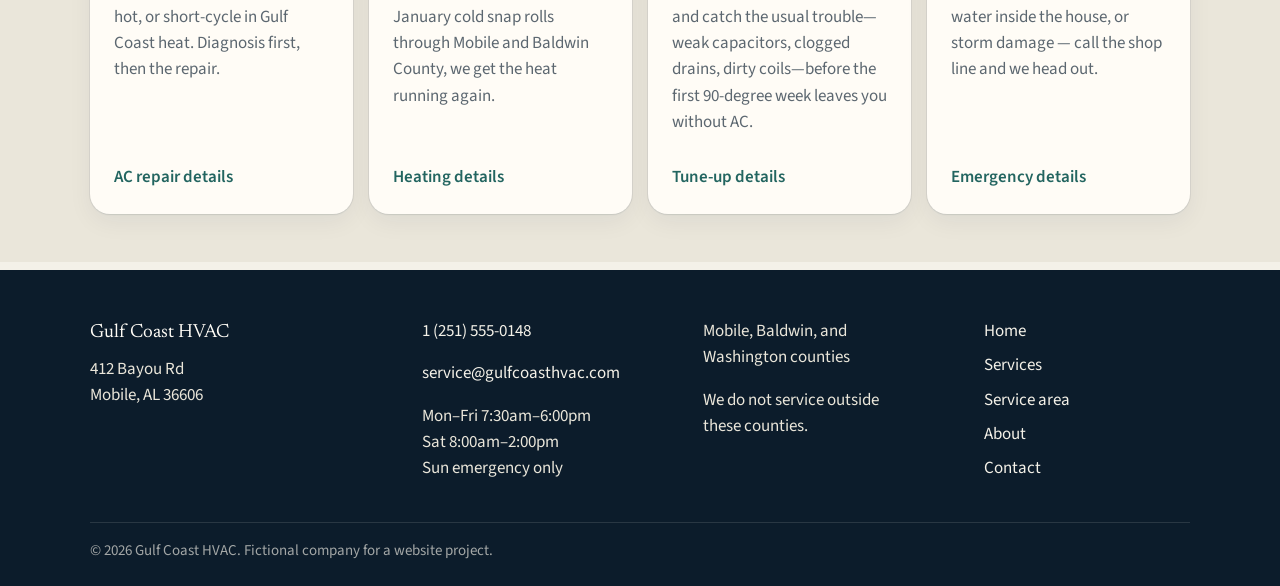
==== commit 178b51dd: "Correct capitalization in index.html headings" ====
--- a/index.html
+++ b/index.html
@@ -53,7 +53,7 @@
       <img src="images/hero-house.jpg" alt="Brick ranch house in Mobile under live oaks, with an outdoor air conditioner beside the home" width="1792" height="1008">
       <div class="hero-content wrap">
         <span class="kicker">Servicing Southern Alabama since 1998</span>
-        <h1>Heating, cooling, and tune-ups for south Alabama</h1>
+        <h1>Heating, cooling, and tune-ups for South Alabama</h1>
         <p class="lede">Licensed techs who work in Mobile, Baldwin, and Washington counties of South Alabama. We diagnose first, then repair. Same-day service (may vary).</p>
         <div class="btn-row">
           <a class="btn btn-primary" href="contact.html">Request service</a>
@@ -116,7 +116,7 @@
         </div>
         <div class="card-grid">
           <article class="card">
-            <h3>AC repair</h3>
+            <h3>AC Repair</h3>
             <p>We fix systems that blow warm air, ice over, leave some rooms hot, or short-cycle in Gulf Coast heat. 
               Diagnosis first, then the repair.</p>
             <a href="services.html#ac-repair">AC repair details</a>
@@ -170,7 +170,7 @@
       </div>
     </div>
     <div class="wrap footer-copy">
-      <p>© 2026 Gulf Coast HVAC. Fictional company for a student website project.</p>
+      <p>© 2026 Gulf Coast HVAC. Fictional company for a website project.</p>
     </div>
   </footer>
 
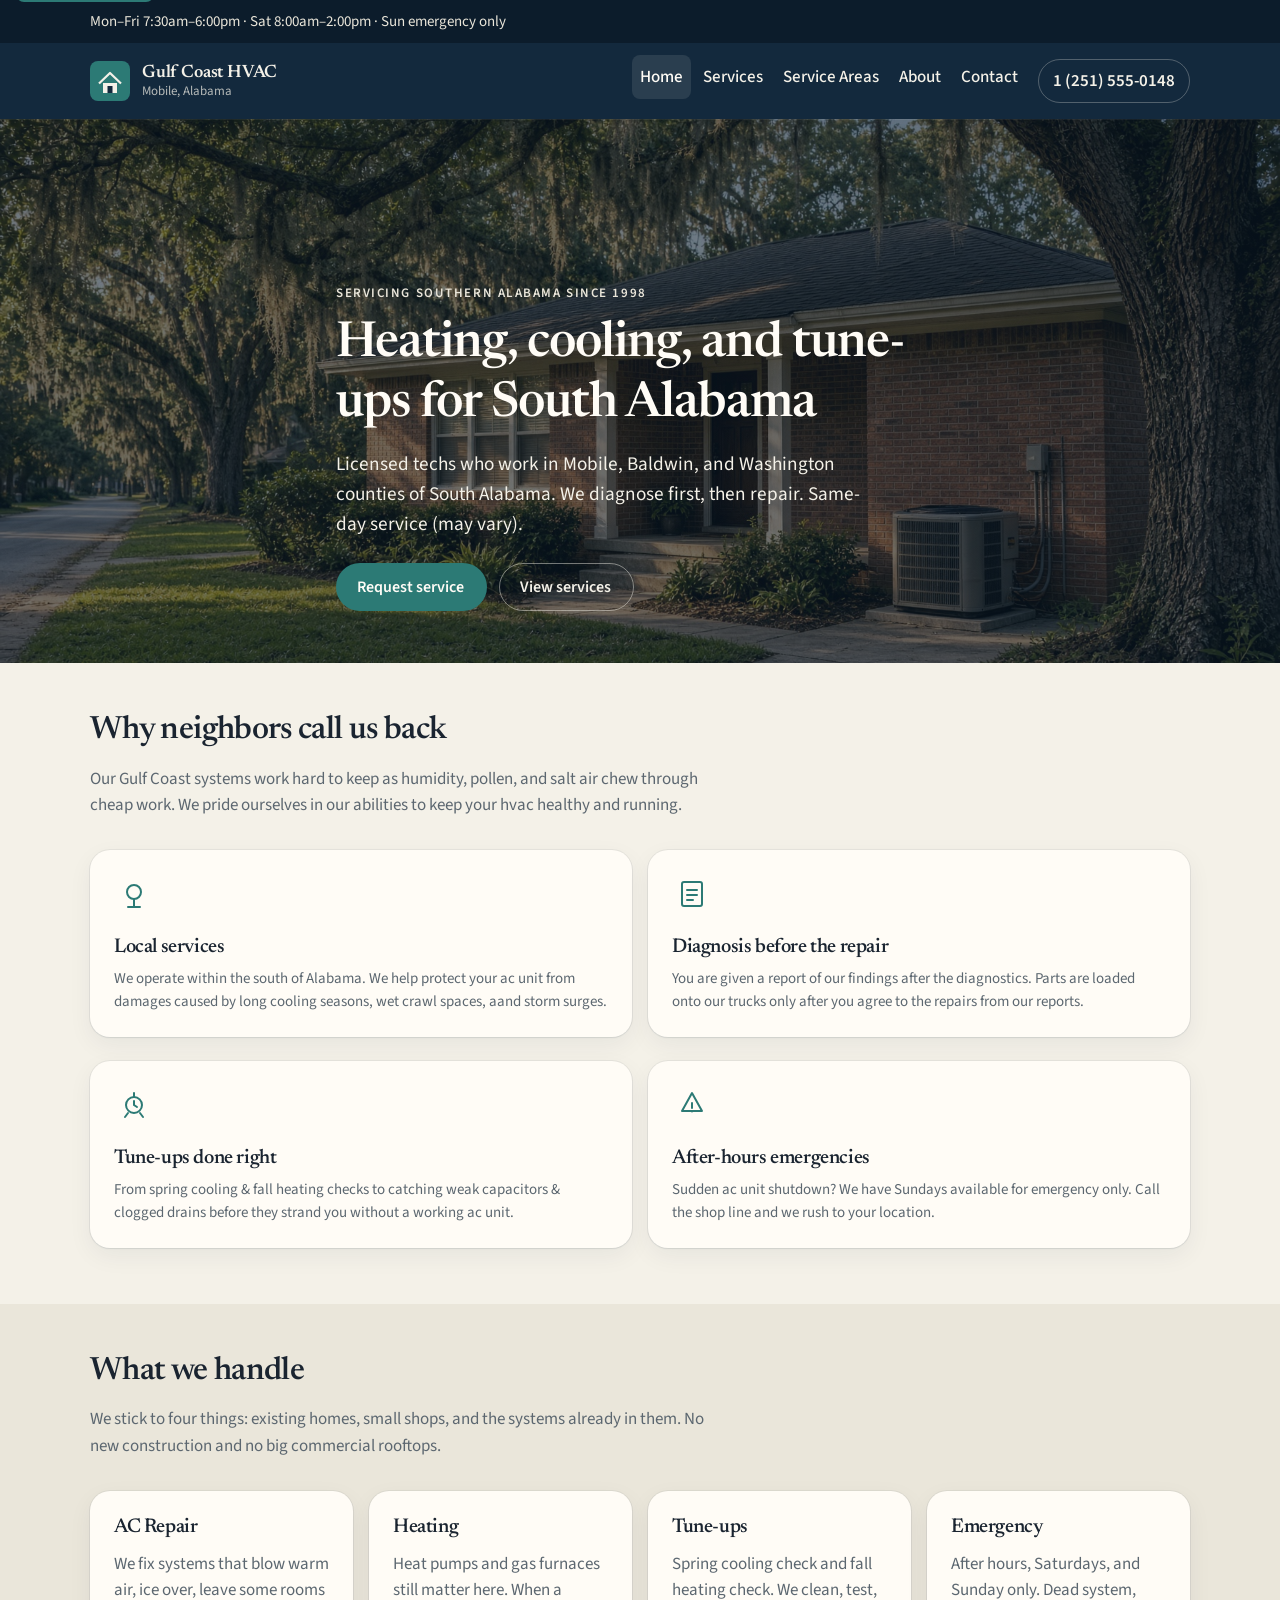
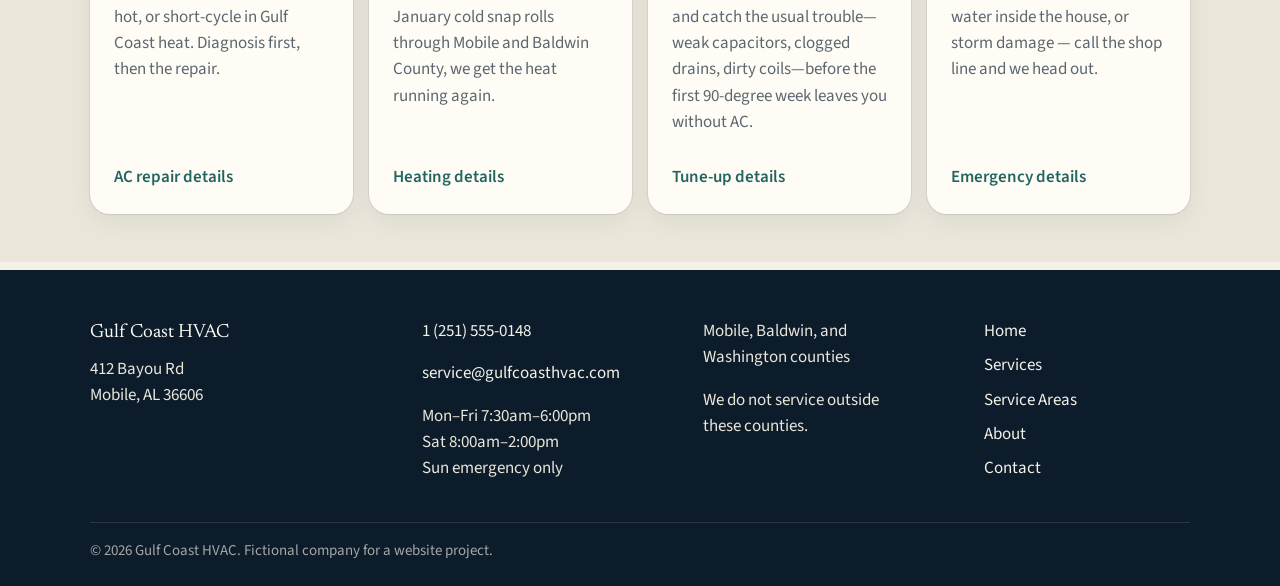
==== commit a8a86ca5: "Correct 'Service area' to 'Service Areas' in footer" ====
--- a/index.html
+++ b/index.html
@@ -163,7 +163,7 @@
         <ul class="footer-nav">
           <li><a href="index.html">Home</a></li>
           <li><a href="services.html">Services</a></li>
-          <li><a href="service-area.html">Service area</a></li>
+          <li><a href="service-area.html">Service Areas</a></li>
           <li><a href="about.html">About</a></li>
           <li><a href="contact.html">Contact</a></li>
         </ul>
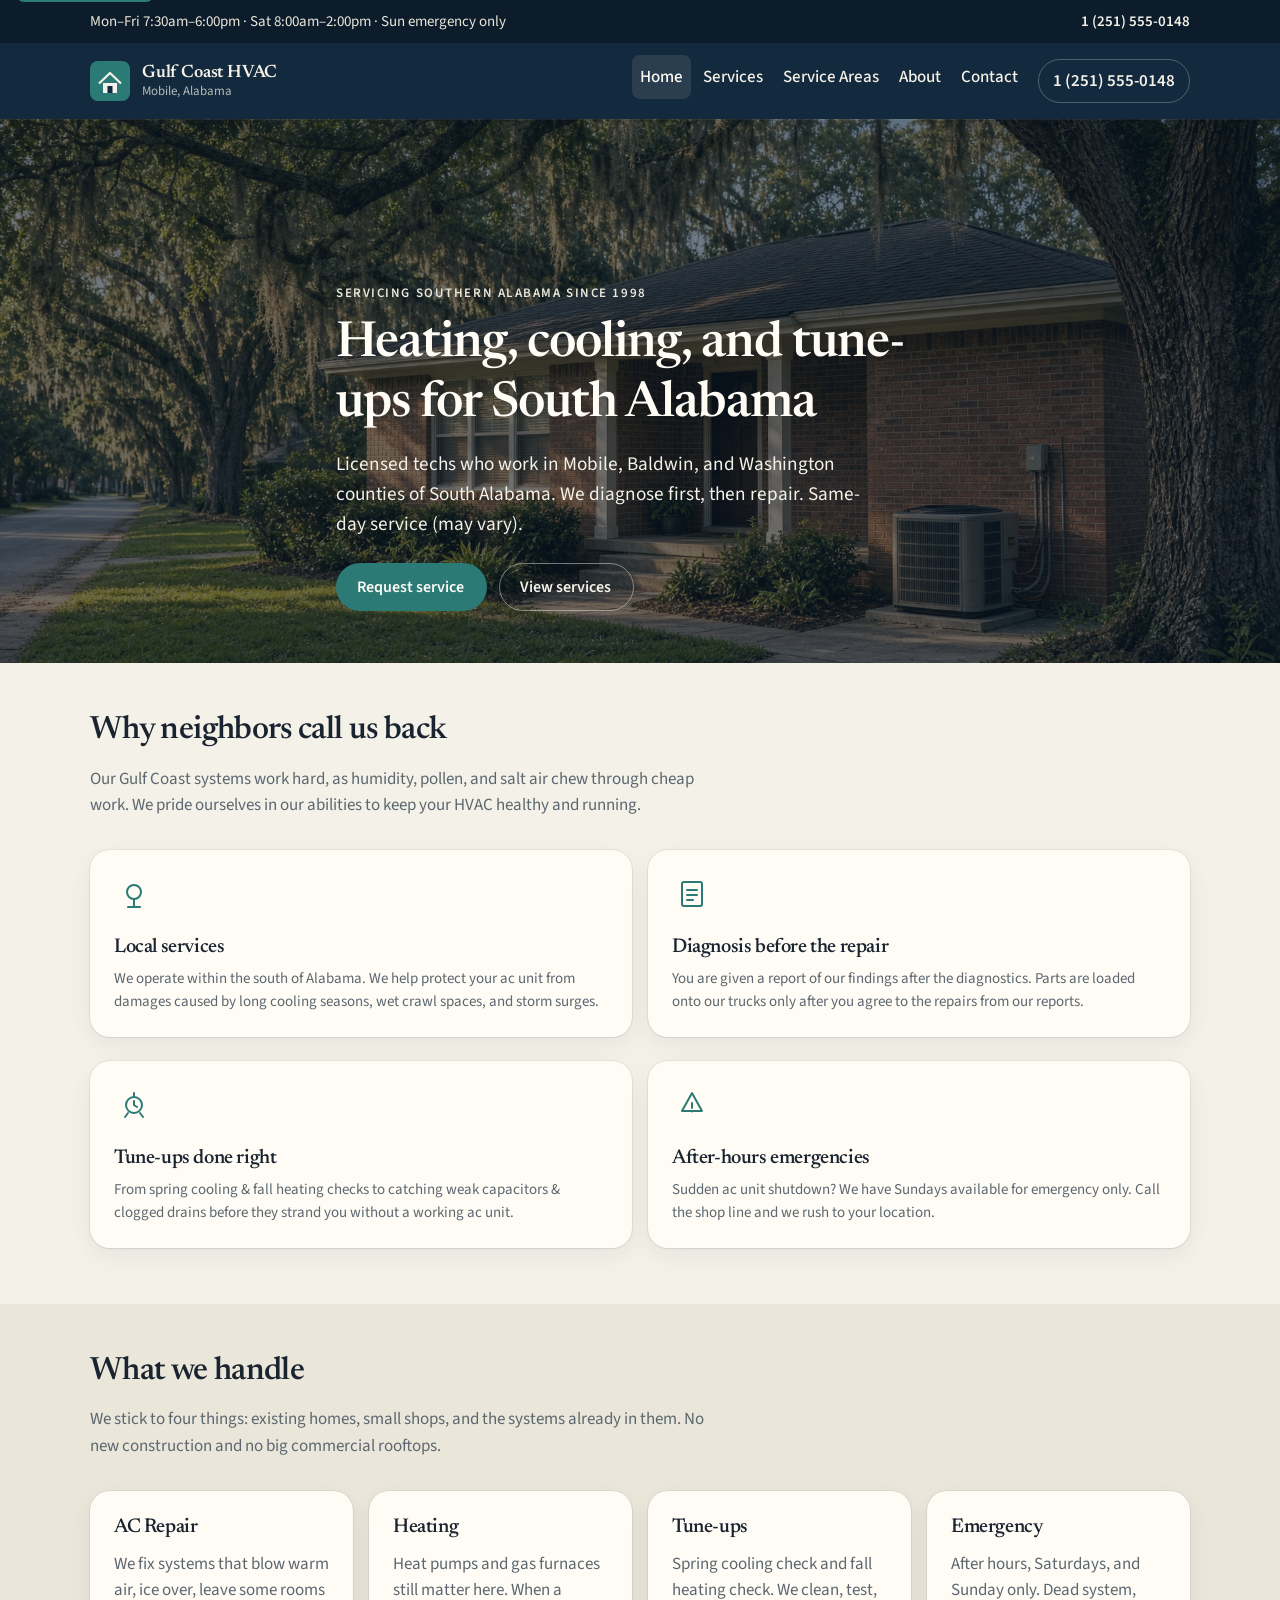
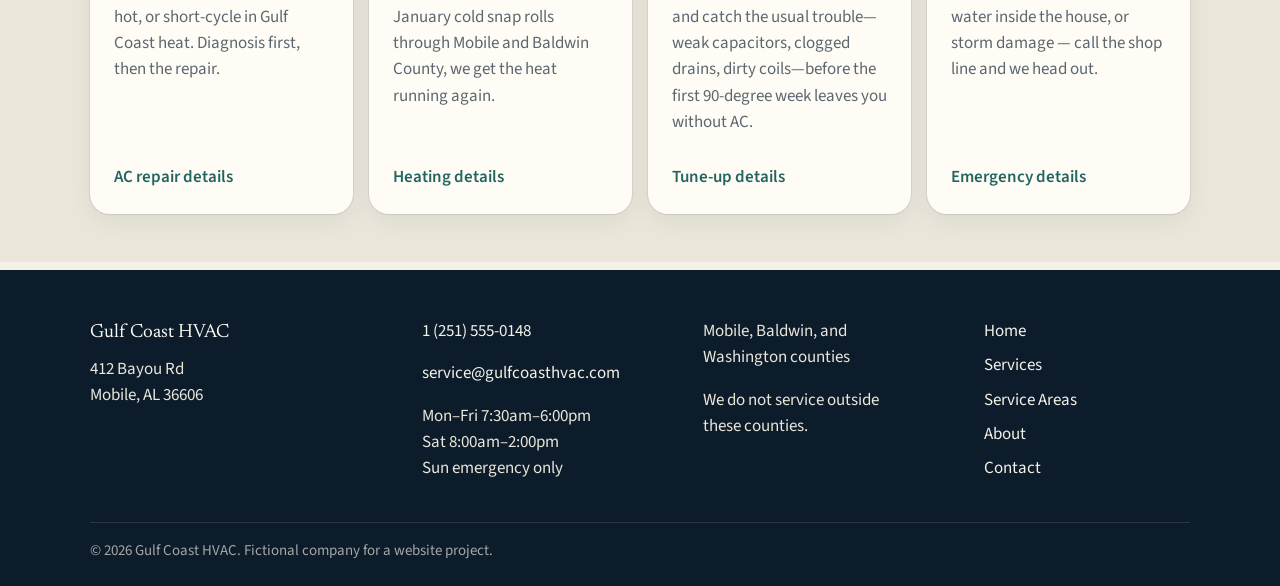
==== commit 2ee0b091: "Sync phone display, Service Areas title, and Home copy Restore the Home top-bar phone, match visible" ====
--- a/index.html
+++ b/index.html
@@ -17,6 +17,7 @@
   <div class="topbar">
     <div class="wrap">
       <span>Mon–Fri 7:30am–6:00pm · Sat 8:00am–2:00pm · Sun emergency only</span>
+      <a href="tel:+12515550148">1 (251) 555-0148</a>
     </div>
   </div>
 
@@ -66,8 +67,8 @@
       <div class="wrap">
         <div class="section-head">
           <h2>Why neighbors call us back</h2>
-          <p class="muted">Our Gulf Coast systems work hard to keep as humidity, pollen, and salt air chew through cheap work.
-            We pride ourselves in our abilities to keep your hvac healthy and running.</p>
+          <p class="muted">Our Gulf Coast systems work hard, as humidity, pollen, and salt air chew through cheap work.
+            We pride ourselves in our abilities to keep your HVAC healthy and running.</p>
         </div>
         <ul class="points">
           <li class="point">
@@ -76,7 +77,7 @@
               <path d="M20 25v8M14 33h12" stroke="currentColor" stroke-width="2" stroke-linecap="round"/>
             </svg>
             <h3>Local services</h3>
-            <p>We operate within the south of Alabama. We help protect your ac unit from damages caused by long cooling seasons, wet crawl spaces, aand storm surges.</p>
+            <p>We operate within the south of Alabama. We help protect your ac unit from damages caused by long cooling seasons, wet crawl spaces, and storm surges.</p>
           </li>
           <li class="point">
             <svg class="point-icon" viewBox="0 0 40 40" fill="none" aria-hidden="true">
